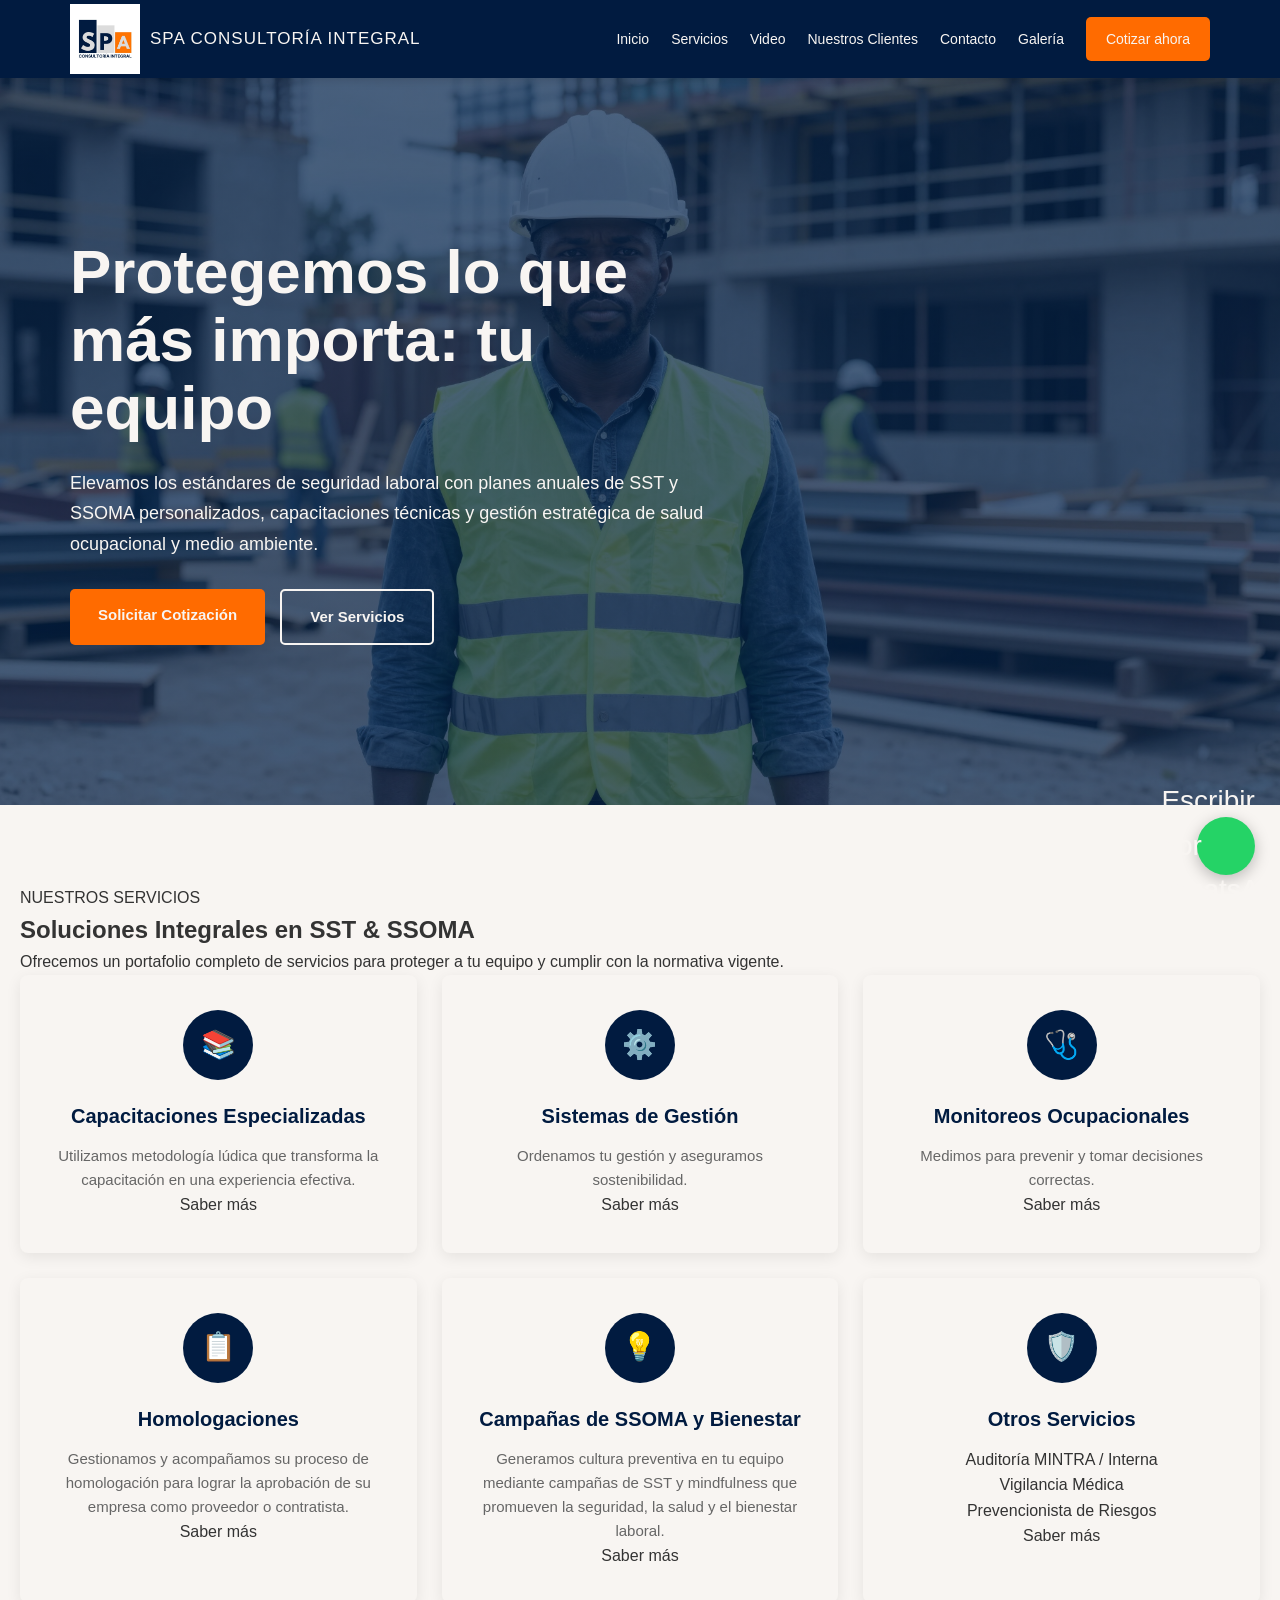
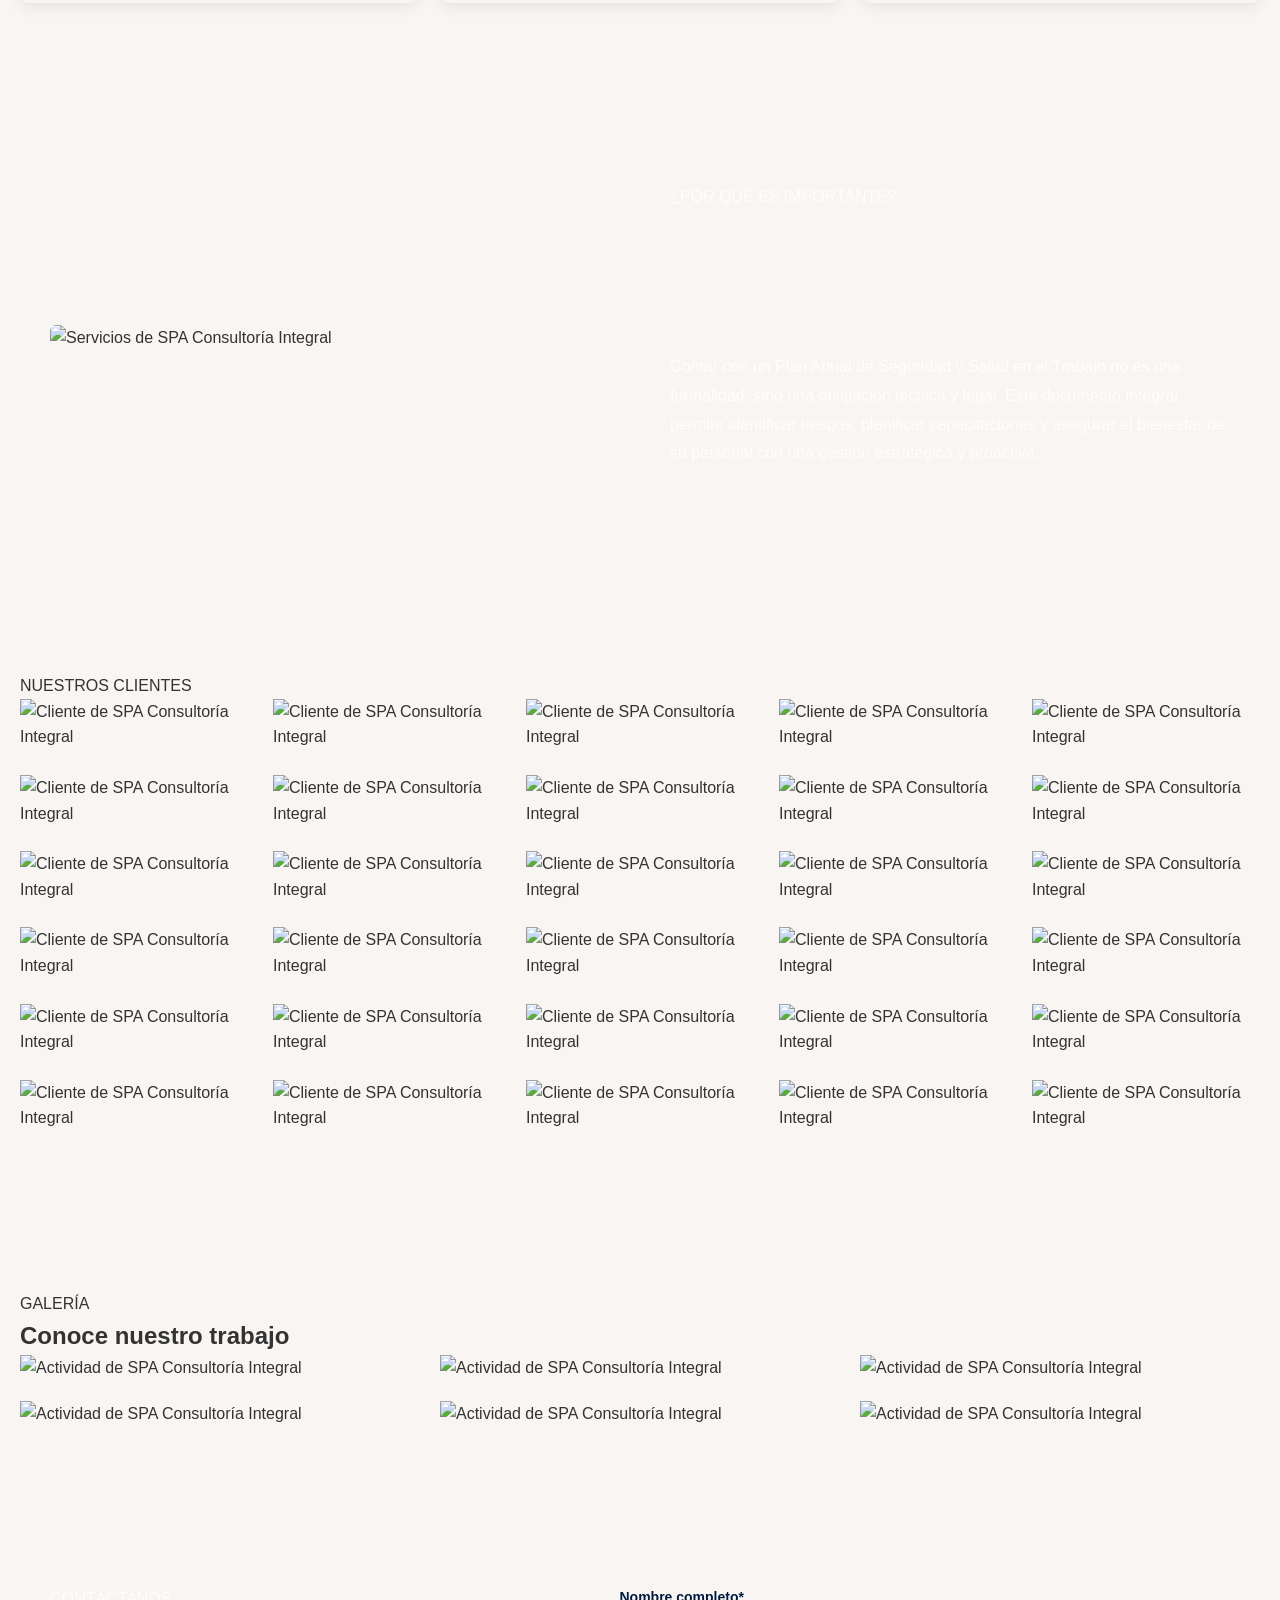
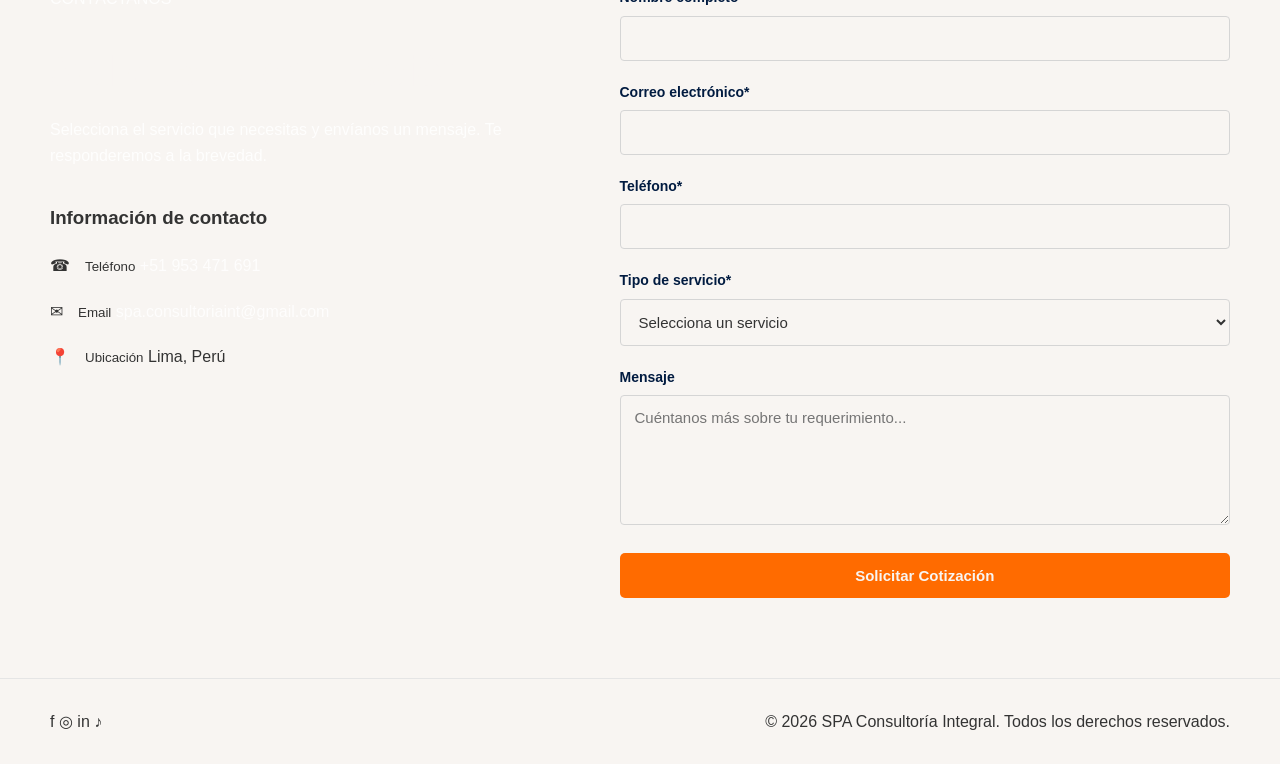
==== index.html @ c17c272a "style" ====
<!DOCTYPE html>
<html lang="es">
<head>
    <meta charset="UTF-8">
    <meta name="viewport" content="width=device-width, initial-scale=1.0">

    <meta name="description"
        content="SPA Consultoría Integral. Servicios de SST y SSOMA, capacitaciones especializadas, sistemas de gestión, monitoreos ocupacionales, homologaciones y bienestar laboral.">

    <title>SPA Consultoría Integral | SST & SSOMA</title>

    <link rel="stylesheet" href="style.css">
</head>

<body>

    <!-- =========================
         HEADER / NAVEGACIÓN
    ========================== -->
    <header class="site-header">

        <div class="nav-container">

            <a href="#inicio" class="brand">
                <img
                    src="images/logo.jpg"
                    alt="SPA Consultoría Integral"
                    class="brand-logo"
                >

                <span class="brand-name">
                    SPA CONSULTORÍA INTEGRAL
                </span>
            </a>

            <nav class="main-nav" aria-label="Navegación principal">

                <a href="#inicio">Inicio</a>

                <a href="#servicios">Servicios</a>

                <a href="#video">Video</a>

                <a href="#clientes">Nuestros Clientes</a>

                <a href="#contacto">Contacto</a>

                <a href="#galeria">Galería</a>

                <a href="#cotizacion" class="nav-cta">
                    Cotizar ahora
                </a>

            </nav>

        </div>

    </header>


    <main>

        <!-- =========================
             HERO
        ========================== -->
        <section id="inicio" class="hero">

            <div class="hero-overlay"></div>

            <div class="hero-content">

                <h1>
                    Protegemos lo que<br>
                    más importa:
                    <span>tu equipo</span>
                </h1>

                <p>
                    Elevamos los estándares de seguridad laboral con planes
                    anuales de SST y SSOMA personalizados, capacitaciones
                    técnicas y gestión estratégica de salud ocupacional
                    y medio ambiente.
                </p>

                <div class="hero-buttons">

                    <a href="#cotizacion" class="btn btn-primary">
                        Solicitar Cotización
                    </a>

                    <a href="#servicios" class="btn btn-secondary">
                        Ver Servicios
                    </a>

                </div>

            </div>

        </section>


        <!-- =========================
             SERVICIOS
        ========================== -->
        <section id="servicios" class="services-section">

            <div class="section-heading">

                <p class="eyebrow">
                    NUESTROS SERVICIOS
                </p>

                <h2>
                    Soluciones Integrales en
                    <span>SST &amp; SSOMA</span>
                </h2>

                <p class="section-intro">
                    Ofrecemos un portafolio completo de servicios para
                    proteger a tu equipo y cumplir con la normativa vigente.
                </p>

            </div>


            <div class="services-grid">

                <!-- Servicio 1 -->
                <article class="service-card">

                    <div class="service-icon">
                        📚
                    </div>

                    <h3>
                        Capacitaciones Especializadas
                    </h3>

                    <p>
                        Utilizamos metodología lúdica que transforma la
                        capacitación en una experiencia efectiva.
                    </p>

                    <a href="#cotizacion">
                        Saber más
                    </a>

                </article>


                <!-- Servicio 2 -->
                <article class="service-card">

                    <div class="service-icon">
                        ⚙️
                    </div>

                    <h3>
                        Sistemas de Gestión
                    </h3>

                    <p>
                        Ordenamos tu gestión y aseguramos sostenibilidad.
                    </p>

                    <a href="#cotizacion">
                        Saber más
                    </a>

                </article>


                <!-- Servicio 3 -->
                <article class="service-card">

                    <div class="service-icon">
                        🩺
                    </div>

                    <h3>
                        Monitoreos Ocupacionales
                    </h3>

                    <p>
                        Medimos para prevenir y tomar decisiones correctas.
                    </p>

                    <a href="#cotizacion">
                        Saber más
                    </a>

                </article>


                <!-- Servicio 4 -->
                <article class="service-card">

                    <div class="service-icon">
                        📋
                    </div>

                    <h3>
                        Homologaciones
                    </h3>

                    <p>
                        Gestionamos y acompañamos su proceso de homologación
                        para lograr la aprobación de su empresa como
                        proveedor o contratista.
                    </p>

                    <a href="#cotizacion">
                        Saber más
                    </a>

                </article>


                <!-- Servicio 5 -->
                <article class="service-card">

                    <div class="service-icon">
                        💡
                    </div>

                    <h3>
                        Campañas de SSOMA y Bienestar
                    </h3>

                    <p>
                        Generamos cultura preventiva en tu equipo mediante
                        campañas de SST y mindfulness que promueven la
                        seguridad, la salud y el bienestar laboral.
                    </p>

                    <a href="#cotizacion">
                        Saber más
                    </a>

                </article>


                <!-- Servicio 6 -->
                <article class="service-card">

                    <div class="service-icon">
                        🛡️
                    </div>

                    <h3>
                        Otros Servicios
                    </h3>

                    <ul>
                        <li>Auditoría MINTRA / Interna</li>
                        <li>Vigilancia Médica</li>
                        <li>Prevencionista de Riesgos</li>
                    </ul>

                    <a href="#cotizacion">
                        Saber más
                    </a>

                </article>

            </div>

        </section>


        <!-- =========================
             VIDEO / SISTEMA DE GESTIÓN
        ========================== -->
        <section id="video" class="management-section">

            <div class="management-container">

                <div class="management-image">

                    <img
                        src="images/nuestros-servicios.jpg"
                        alt="Servicios de SPA Consultoría Integral"
                    >

                </div>


                <div class="management-content">

                    <p class="eyebrow">
                        ¿POR QUÉ ES IMPORTANTE?
                    </p>

                    <h2>
                        Sistema de Gestión de Seguridad
                    </h2>

                    <p>
                        Contar con un Plan Anual de Seguridad y Salud en el
                        Trabajo no es una formalidad, sino una obligación
                        técnica y legal. Este documento integral permite
                        identificar riesgos, planificar capacitaciones y
                        asegurar el bienestar de su personal con una gestión
                        estratégica y proactiva.
                    </p>

                </div>

            </div>

        </section>


        <!-- =========================
             NUESTROS CLIENTES
        ========================== -->
        <section id="clientes" class="clients-section">

            <div class="section-heading">

                <p class="eyebrow">
                    NUESTROS CLIENTES
                </p>

            </div>


            <div class="clients-grid">

                <!--
                    Reemplaza estos nombres por los nombres reales
                    de tus archivos de logos.
                -->

                <img src="images/cliente-01.png"
                     alt="Cliente de SPA Consultoría Integral">

                <img src="images/cliente-02.png"
                     alt="Cliente de SPA Consultoría Integral">

                <img src="images/cliente-03.png"
                     alt="Cliente de SPA Consultoría Integral">

                <img src="images/cliente-04.png"
                     alt="Cliente de SPA Consultoría Integral">

                <img src="images/cliente-05.png"
                     alt="Cliente de SPA Consultoría Integral">

                <img src="images/cliente-06.png"
                     alt="Cliente de SPA Consultoría Integral">

                <img src="images/cliente-07.png"
                     alt="Cliente de SPA Consultoría Integral">

                <img src="images/cliente-08.png"
                     alt="Cliente de SPA Consultoría Integral">

                <img src="images/cliente-09.png"
                     alt="Cliente de SPA Consultoría Integral">

                <img src="images/cliente-10.png"
                     alt="Cliente de SPA Consultoría Integral">

                <img src="images/cliente-11.png"
                     alt="Cliente de SPA Consultoría Integral">

                <img src="images/cliente-12.png"
                     alt="Cliente de SPA Consultoría Integral">

                <img src="images/cliente-13.png"
                     alt="Cliente de SPA Consultoría Integral">

                <img src="images/cliente-14.png"
                     alt="Cliente de SPA Consultoría Integral">

                <img src="images/cliente-15.png"
                     alt="Cliente de SPA Consultoría Integral">

                <img src="images/cliente-16.png"
                     alt="Cliente de SPA Consultoría Integral">

                <img src="images/cliente-17.png"
                     alt="Cliente de SPA Consultoría Integral">

                <img src="images/cliente-18.png"
                     alt="Cliente de SPA Consultoría Integral">

                <img src="images/cliente-19.png"
                     alt="Cliente de SPA Consultoría Integral">

                <img src="images/cliente-20.png"
                     alt="Cliente de SPA Consultoría Integral">

                <img src="images/cliente-21.png"
                     alt="Cliente de SPA Consultoría Integral">

                <img src="images/cliente-22.png"
                     alt="Cliente de SPA Consultoría Integral">

                <img src="images/cliente-23.png"
                     alt="Cliente de SPA Consultoría Integral">

                <img src="images/cliente-24.png"
                     alt="Cliente de SPA Consultoría Integral">

                <img src="images/cliente-25.png"
                     alt="Cliente de SPA Consultoría Integral">

                <img src="images/cliente-26.png"
                     alt="Cliente de SPA Consultoría Integral">

                <img src="images/cliente-27.png"
                     alt="Cliente de SPA Consultoría Integral">

                <img src="images/cliente-28.png"
                     alt="Cliente de SPA Consultoría Integral">

                <img src="images/cliente-29.png"
                     alt="Cliente de SPA Consultoría Integral">

                <img src="images/cliente-30.png"
                     alt="Cliente de SPA Consultoría Integral">

            </div>

        </section>


        <!-- =========================
             GALERÍA
        ========================== -->
        <section id="galeria" class="gallery-section">

            <div class="section-heading">

                <p class="eyebrow">
                    GALERÍA
                </p>

                <h2>
                    Conoce nuestro trabajo
                </h2>

            </div>


            <div class="gallery-grid">

                <img
                    src="images/galeria-01.jpg"
                    alt="Actividad de SPA Consultoría Integral"
                >

                <img
                    src="images/galeria-02.jpg"
                    alt="Actividad de SPA Consultoría Integral"
                >

                <img
                    src="images/galeria-03.jpg"
                    alt="Actividad de SPA Consultoría Integral"
                >

                <img
                    src="images/galeria-04.jpg"
                    alt="Actividad de SPA Consultoría Integral"
                >

                <img
                    src="images/galeria-05.jpg"
                    alt="Actividad de SPA Consultoría Integral"
                >

                <img
                    src="images/galeria-06.jpg"
                    alt="Actividad de SPA Consultoría Integral"
                >

            </div>

        </section>


        <!-- =========================
             COTIZACIÓN / CONTACTO
        ========================== -->
        <section id="cotizacion" class="contact-section">

            <div class="contact-container">

                <div class="contact-info">

                    <p class="eyebrow">
                        CONTÁCTANOS
                    </p>

                    <h2>
                        Solicita tu cotización
                    </h2>

                    <p class="contact-intro">
                        Selecciona el servicio que necesitas y envíanos
                        un mensaje. Te responderemos a la brevedad.
                    </p>


                    <div class="contact-details">

                        <h3>
                            Información de contacto
                        </h3>


                        <div class="contact-item">

                            <span class="contact-symbol">
                                ☎
                            </span>

                            <div>
                                <small>Teléfono</small>
                                <a href="tel:+51953471691">
                                    +51 953 471 691
                                </a>
                            </div>

                        </div>


                        <div class="contact-item">

                            <span class="contact-symbol">
                                ✉
                            </span>

                            <div>
                                <small>Email</small>
                                <a href="mailto:spa.consultoriaint@gmail.com">
                                    spa.consultoriaint@gmail.com
                                </a>
                            </div>

                        </div>


                        <div class="contact-item">

                            <span class="contact-symbol">
                                📍
                            </span>

                            <div>
                                <small>Ubicación</small>
                                <span>Lima, Perú</span>
                            </div>

                        </div>

                    </div>


                    <a
                        href="https://wa.me/51953471691"
                        class="whatsapp-button"
                        target="_blank"
                        rel="noopener noreferrer"
                    >
                        Escribir por WhatsApp
                    </a>

                </div>


                <!-- FORMULARIO -->
                <div class="contact-form-wrapper">

                    <form id="quote-form" class="quote-form">

                        <div class="form-row">

                            <div class="form-group">

                                <label for="nombre">
                                    Nombre completo*
                                </label>

                                <input
                                    type="text"
                                    id="nombre"
                                    name="nombre"
                                    required
                                >

                            </div>


                            <div class="form-group">

                                <label for="email">
                                    Correo electrónico*
                                </label>

                                <input
                                    type="email"
                                    id="email"
                                    name="email"
                                    required
                                >

                            </div>

                        </div>


                        <div class="form-row">

                            <div class="form-group">

                                <label for="telefono">
                                    Teléfono*
                                </label>

                                <input
                                    type="tel"
                                    id="telefono"
                                    name="telefono"
                                    required
                                >

                            </div>


                            <div class="form-group">

                                <label for="servicio">
                                    Tipo de servicio*
                                </label>

                                <select
                                    id="servicio"
                                    name="servicio"
                                    required
                                >

                                    <option value="">
                                        Selecciona un servicio
                                    </option>

                                    <option value="capacitaciones">
                                        Capacitaciones Especializadas
                                    </option>

                                    <option value="sistemas">
                                        Sistemas de Gestión
                                    </option>

                                    <option value="monitoreos">
                                        Monitoreos Ocupacionales
                                    </option>

                                    <option value="homologaciones">
                                        Homologaciones
                                    </option>

                                    <option value="campanas">
                                        Campañas de SSOMA y Bienestar
                                    </option>

                                    <option value="otros">
                                        Otros Servicios
                                    </option>

                                </select>

                            </div>

                        </div>


                        <div class="form-group">

                            <label for="mensaje">
                                Mensaje
                            </label>

                            <textarea
                                id="mensaje"
                                name="mensaje"
                                rows="5"
                                placeholder="Cuéntanos más sobre tu requerimiento..."
                            ></textarea>

                        </div>


                        <button
                            type="submit"
                            class="form-submit"
                        >
                            Solicitar Cotización
                        </button>

                    </form>

                </div>

            </div>

        </section>

    </main>


    <!-- =========================
         FOOTER
    ========================== -->
    <footer class="site-footer">

        <div class="footer-container">

            <div class="social-links">

                <a
                    href="#"
                    aria-label="Facebook"
                >
                    f
                </a>

                <a
                    href="#"
                    aria-label="Instagram"
                >
                    ◎
                </a>

                <a
                    href="#"
                    aria-label="LinkedIn"
                >
                    in
                </a>

                <a
                    href="#"
                    aria-label="TikTok"
                >
                    ♪
                </a>

            </div>


            <p>
                © 2026 SPA Consultoría Integral.
                Todos los derechos reservados.
            </p>

        </div>

    </footer>


    <script src="js/script.js"></script>

</body>
</html>
---- style.css ----
/* =========================================================
   SPA CONSULTORÍA INTEGRAL
   style.css
   ========================================================= */

/* ---------- VARIABLES ---------- */

:root {
    --primary-color: #011B40;
    --secondary-color: #F8F5F2;
    --accent-color: #ff6B00;
    --white: #F8F5F2;
    --text-color: #333333;
    --light-text: #666666;
    --border-color: #e5e5e5;

    --heading-font: Arial, Helvetica, sans-serif;
    --body-font: Arial, Helvetica, sans-serif;

    --max-width: 1180px;
    --section-padding: 80px 20px;
}


/* ---------- RESET ---------- */

* {
    margin: 0;
    padding: 0;
    box-sizing: border-box;
}

html {
    scroll-behavior: smooth;
    scroll-padding-top: 70px;
}

body {
    font-family: var(--body-font);
    color: var(--text-color);
    background-color: var(--white);
    line-height: 1.6;
}

img {
    max-width: 100%;
    display: block;
}

a {
    text-decoration: none;
    color: inherit;
}

ul {
    list-style: none;
}

button,
input,
select,
textarea {
    font-family: inherit;
}


/* =========================================================
   CONTENEDOR
   ========================================================= */

.container {
    width: 100%;
    max-width: var(--max-width);
    margin: 0 auto;
}


/* =========================================================
   HEADER
   ========================================================= */

.site-header {
    background-color: var(--primary-color);
    color: var(--white);
    position: sticky;
    top: 0;
    z-index: 1000;
    box-shadow: 0 2px 10px rgba(0, 0, 0, 0.15);
}

.nav-container {
    max-width: var(--max-width);
    height: 78px;
    margin: 0 auto;
    padding: 0 20px;

    display: flex;
    align-items: center;
    justify-content: space-between;
    gap: 30px;
}

/* LOGO Y NOMBRE */
.brand {
    display: flex;
    align-items: center;
    gap: 10px;
    text-decoration: none;
    flex-shrink: 0;
}

.brand-logo {
    width: 70px;
    height: auto;
    display: block;
}

.brand-name {
    color: var(--white);
    font-size: 17px;
    font-weight: 400;
    letter-spacing: 1px;
    white-space: nowrap;
}

/* MENÚ */
.main-nav {
    display: flex;
    align-items: center;
    justify-content: flex-end;
    gap: 22px;
    margin-left: auto;
}

.main-nav a {
    color: var(--white);
    font-size: 14px;
    font-weight: 400;
    text-decoration: none;
    white-space: nowrap;
    transition: color 0.3s ease;
}

.main-nav a:hover {
    color: var(--accent-color);
}

/* BOTÓN COTIZAR AHORA */
.nav-cta {
    background-color: var(--accent-color);
    color: var(--white) !important;
    padding: 11px 20px;
    border-radius: 5px;
    text-decoration: none;
    display: inline-block;
    white-space: nowrap;
    transition: background-color 0.3s ease, transform 0.3s ease;
}

.nav-cta:hover {
    background-color: #ff6B00;
    transform: translateY(-2px);
}

/* =========================================================
   HERO
   ========================================================= */

.hero {
    min-height: 500px;

    background-image:
        linear-gradient(
            rgba(3, 35, 77, 0.70),
            rgba(3, 35, 77, 0.70)
        ),
        url("images/hero.jpg");

    background-size: cover;
    background-position: center;
    background-repeat: no-repeat;

    display: flex;
    align-items: center;
}

.hero-content {
    max-width: 1180px;
    width: 100%;
    margin: 0 auto;
    padding: 80px 20px;
    color: var(--white);
}

.hero-content h1 {
    max-width: 650px;
    font-family: var(--heading-font);
    font-size: clamp(38px, 5vw, 62px);
    line-height: 1.1;
    margin-bottom: 25px;
    font-weight: 700;
}

.hero-content p {
    max-width: 650px;
    font-size: 18px;
    line-height: 1.7;
    margin-bottom: 30px;
}

.hero-buttons {
    display: flex;
    gap: 15px;
    flex-wrap: wrap;
}

.btn {
    display: inline-block;
    padding: 14px 28px;
    border-radius: 5px;
    font-weight: 700;
    font-size: 15px;
    transition: all 0.3s ease;
}

.btn-primary {
    background-color: var(--accent-color);
    color: var(--white);
}

.btn-primary:hover {
    background-color: #e85d00;
    transform: translateY(-2px);
}

.btn-secondary {
    background-color: transparent;
    color: var(--white);
    border: 2px solid var(--white);
}

.btn-secondary:hover {
    background-color: var(--white);
    color: var(--primary-color);
}


/* =========================================================
   SECCIONES GENERALES
   ========================================================= */

section {
    padding: var(--section-padding);
}

.section-title {
    text-align: center;
    margin-bottom: 50px;
}

.section-title h2 {
    color: var(--primary-color);
    font-size: 36px;
    margin-bottom: 12px;
    text-transform: uppercase;
}

.section-title p {
    max-width: 700px;
    margin: 0 auto;
    color: var(--light-text);
    font-size: 16px;
}


/* =========================================================
   SERVICIOS
   ========================================================= */

.services {
    background-color: var(--secondary-color);
}

.services-grid {
    display: grid;
    grid-template-columns: repeat(3, 1fr);
    gap: 25px;
}

.service-card {
    background-color: var(--white);
    padding: 35px 28px;
    border-radius: 8px;
    text-align: center;

    box-shadow: 0 4px 15px rgba(0, 0, 0, 0.08);

    transition:
        transform 0.3s ease,
        box-shadow 0.3s ease;
}

.service-card:hover {
    transform: translateY(-7px);
    box-shadow: 0 10px 25px rgba(0, 0, 0, 0.13);
}

.service-icon {
    width: 70px;
    height: 70px;
    margin: 0 auto 20px;

    display: flex;
    align-items: center;
    justify-content: center;

    background-color: var(--primary-color);
    color: var(--accent-color);

    border-radius: 50%;

    font-size: 28px;
}

.service-card h3 {
    color: var(--primary-color);
    font-size: 20px;
    margin-bottom: 12px;
}

.service-card p {
    color: var(--light-text);
    font-size: 15px;
}


/* =========================================================
   SISTEMA DE GESTIÓN
   ========================================================= */

.management {
    background-color: var(--primary-color);
    color: var(--white);
}

.management-container {
    max-width: var(--max-width);
    margin: 0 auto;

    display: grid;
    grid-template-columns: 1fr 1fr;
    gap: 60px;

    align-items: center;
}

.management-image img {
    width: 100%;
    max-height: 500px;
    object-fit: cover;
    border-radius: 6px;
}

.management-content {
    padding: 20px 0;
}

.management-content .small-title {
    color: var(--accent-color);
    font-size: 14px;
    font-weight: 700;
    letter-spacing: 2px;
    margin-bottom: 12px;
}

.management-content h2 {
    color: var(--white);
    font-size: 38px;
    line-height: 1.2;
    margin-bottom: 25px;
}

.management-content p {
    color: rgba(255, 255, 255, 0.9);
    font-size: 16px;
    line-height: 1.8;
    margin-bottom: 25px;
}


/* =========================================================
   CLIENTES
   ========================================================= */

.clients {
    background-color: var(--white);
}

.clients-grid {
    display: grid;
    grid-template-columns: repeat(5, 1fr);
    gap: 25px;
    align-items: center;
}

.client-logo {
    height: 100px;
    padding: 15px;

    display: flex;
    align-items: center;
    justify-content: center;

    background-color: var(--white);
    border: 1px solid var(--border-color);
    border-radius: 5px;

    transition: transform 0.3s ease, box-shadow 0.3s ease;
}

.client-logo:hover {
    transform: translateY(-4px);
    box-shadow: 0 5px 15px rgba(0, 0, 0, 0.08);
}

.client-logo img {
    max-width: 90%;
    max-height: 70px;
    object-fit: contain;
}


/* =========================================================
   VIDEO
   ========================================================= */

.video-section {
    background-color: var(--secondary-color);
}

.video-container {
    max-width: 900px;
    margin: 0 auto;
}

.video-container video,
.video-container iframe {
    width: 100%;
    border-radius: 8px;
    display: block;
}


/* =========================================================
   GALERÍA
   ========================================================= */

.gallery {
    background-color: var(--secondary-color);
}

.gallery-grid {
    display: grid;
    grid-template-columns: repeat(3, 1fr);
    gap: 20px;
}

.gallery-item {
    overflow: hidden;
    border-radius: 8px;
    aspect-ratio: 4 / 3;
    background-color: #ddd;
}

.gallery-item img {
    width: 100%;
    height: 100%;
    object-fit: cover;

    transition: transform 0.5s ease;
}

.gallery-item:hover img {
    transform: scale(1.06);
}


/* =========================================================
   CONTACTO
   ========================================================= */

.contact {
    background-color: var(--primary-color);
    color: var(--white);
}

.contact-container {
    max-width: var(--max-width);
    margin: 0 auto;

    display: grid;
    grid-template-columns: 0.9fr 1.1fr;
    gap: 70px;
}

.contact-info .small-title {
    color: var(--accent-color);
    font-size: 14px;
    font-weight: 700;
    letter-spacing: 2px;
    text-transform: uppercase;
    margin-bottom: 12px;
}

.contact-info h2 {
    color: var(--white);
    font-size: 42px;
    line-height: 1.2;
    margin-bottom: 20px;
}

.contact-info > p {
    color: rgba(255, 255, 255, 0.85);
    margin-bottom: 35px;
}

.contact-details {
    display: flex;
    flex-direction: column;
    gap: 20px;
}

.contact-item {
    display: flex;
    align-items: flex-start;
    gap: 15px;
}

.contact-item-icon {
    width: 42px;
    height: 42px;
    flex-shrink: 0;

    display: flex;
    align-items: center;
    justify-content: center;

    background-color: var(--accent-color);
    color: var(--white);
    border-radius: 50%;
}

.contact-item h4 {
    color: var(--white);
    margin-bottom: 3px;
}

.contact-item p,
.contact-item a {
    color: rgba(255, 255, 255, 0.8);
}

.contact-item a:hover {
    color: var(--accent-color);
}


/* ---------- FORMULARIO ---------- */

.contact-form {
    background-color: var(--white);
    padding: 35px;
    border-radius: 8px;
}

.form-group {
    margin-bottom: 20px;
}

.form-group label {
    display: block;
    color: var(--primary-color);
    font-weight: 600;
    margin-bottom: 7px;
    font-size: 14px;
}

.form-group input,
.form-group select,
.form-group textarea {
    width: 100%;
    padding: 13px 14px;

    border: 1px solid #d5d5d5;
    border-radius: 4px;

    font-size: 15px;
    color: var(--text-color);

    background-color: var(--white);

    outline: none;

    transition: border-color 0.3s ease, box-shadow 0.3s ease;
}

.form-group input:focus,
.form-group select:focus,
.form-group textarea:focus {
    border-color: var(--accent-color);
    box-shadow: 0 0 0 3px rgba(255, 105, 0, 0.12);
}

.form-group textarea {
    min-height: 130px;
    resize: vertical;
}

.form-submit {
    width: 100%;
    border: none;
    cursor: pointer;

    background-color: var(--accent-color);
    color: var(--white);

    padding: 14px 20px;
    border-radius: 5px;

    font-size: 15px;
    font-weight: 700;

    transition: background-color 0.3s ease, transform 0.3s ease;
}

.form-submit:hover {
    background-color: #e85d00;
    transform: translateY(-2px);
}


/* =========================================================
   COTIZACIÓN
   ========================================================= */

.quote {
    background-color: var(--secondary-color);
    text-align: center;
}

.quote h2 {
    color: var(--primary-color);
    font-size: 38px;
    margin-bottom: 15px;
}

.quote p {
    max-width: 700px;
    margin: 0 auto 25px;
    color: var(--light-text);
}


/* =========================================================
   FOOTER
   ========================================================= */

footer {
    background-color: var(--white);
    padding: 30px 20px;
    border-top: 1px solid var(--border-color);
}

.footer-container {
    max-width: var(--max-width);
    margin: 0 auto;

    display: flex;
    align-items: center;
    justify-content: space-between;
    gap: 20px;
}

.footer-social {
    display: flex;
    gap: 12px;
}

.footer-social a {
    width: 38px;
    height: 38px;

    display: flex;
    align-items: center;
    justify-content: center;

    background-color: var(--primary-color);
    color: var(--white);

    border-radius: 50%;

    transition: background-color 0.3s ease, transform 0.3s ease;
}

.footer-social a:hover {
    background-color: var(--accent-color);
    transform: translateY(-3px);
}

.footer-copy {
    color: var(--light-text);
    font-size: 13px;
    text-align: right;
}


/* =========================================================
   BOTÓN WHATSAPP
   ========================================================= */

.whatsapp-button {
    position: fixed;
    right: 25px;
    bottom: 25px;

    width: 58px;
    height: 58px;

    display: flex;
    align-items: center;
    justify-content: center;

    background-color: #25d366;
    color: var(--white);

    border-radius: 50%;

    font-size: 28px;

    box-shadow: 0 4px 15px rgba(0, 0, 0, 0.25);

    z-index: 999;

    transition: transform 0.3s ease;
}

.whatsapp-button:hover {
    transform: scale(1.1);
}


/* =========================================================
   RESPONSIVE
   ========================================================= */

/* ---------- TABLET ---------- */

@media (max-width: 1000px) {

    .nav-menu {
        gap: 15px;
    }

    .nav-menu a {
        font-size: 13px;
    }

    .services-grid {
        grid-template-columns: repeat(2, 1fr);
    }

    .clients-grid {
        grid-template-columns: repeat(4, 1fr);
    }

    .management-container {
        gap: 40px;
    }

    .contact-container {
        gap: 40px;
    }
}


/* ---------- TABLET PEQUEÑA ---------- */

@media (max-width: 800px) {

    .navbar {
        height: auto;
        min-height: 68px;
        padding: 12px 20px;
        flex-wrap: wrap;
    }

    .nav-menu {
        width: 100%;
        justify-content: center;
        flex-wrap: wrap;
        padding-top: 12px;
        gap: 12px 18px;
    }

    .hero {
        min-height: 550px;
    }

    .management-container,
    .contact-container {
        grid-template-columns: 1fr;
    }

    .management-image {
        max-width: 650px;
        margin: 0 auto;
    }

    .contact-info {
        text-align: center;
    }

    .contact-details {
        max-width: 450px;
        margin: 0 auto;
        text-align: left;
    }

    .clients-grid {
        grid-template-columns: repeat(3, 1fr);
    }

    .gallery-grid {
        grid-template-columns: repeat(2, 1fr);
    }
}


/* ---------- CELULAR ---------- */

@media (max-width: 600px) {

    :root {
        --section-padding: 60px 18px;
    }

    .logo-text {
        font-size: 14px;
    }

    .logo img {
        width: 40px;
    }

    .nav-menu {
        gap: 10px 14px;
    }

    .nav-menu a {
        font-size: 12px;
    }

    .nav-button {
        padding: 9px 13px;
    }

    .hero {
        min-height: 600px;
    }

    .hero-content {
        padding: 60px 18px;
    }

    .hero-content h1 {
        font-size: 40px;
    }

    .hero-content p {
        font-size: 16px;
    }

    .hero-buttons {
        flex-direction: column;
        align-items: flex-start;
    }

    .btn {
        width: 100%;
        text-align: center;
    }

    .section-title h2 {
        font-size: 29px;
    }

    .services-grid {
        grid-template-columns: 1fr;
    }

    .management-content h2 {
        font-size: 31px;
    }

    .contact-info h2 {
        font-size: 34px;
    }

    .contact-form {
        padding: 25px 20px;
    }

    .clients-grid {
        grid-template-columns: repeat(2, 1fr);
        gap: 15px;
    }

    .client-logo {
        height: 90px;
    }

    .gallery-grid {
        grid-template-columns: 1fr;
    }

    .footer-container {
        flex-direction: column;
        text-align: center;
    }

    .footer-copy {
        text-align: center;
    }

    .whatsapp-button {
        width: 52px;
        height: 52px;
        right: 18px;
        bottom: 18px;
        font-size: 25px;
    }
}
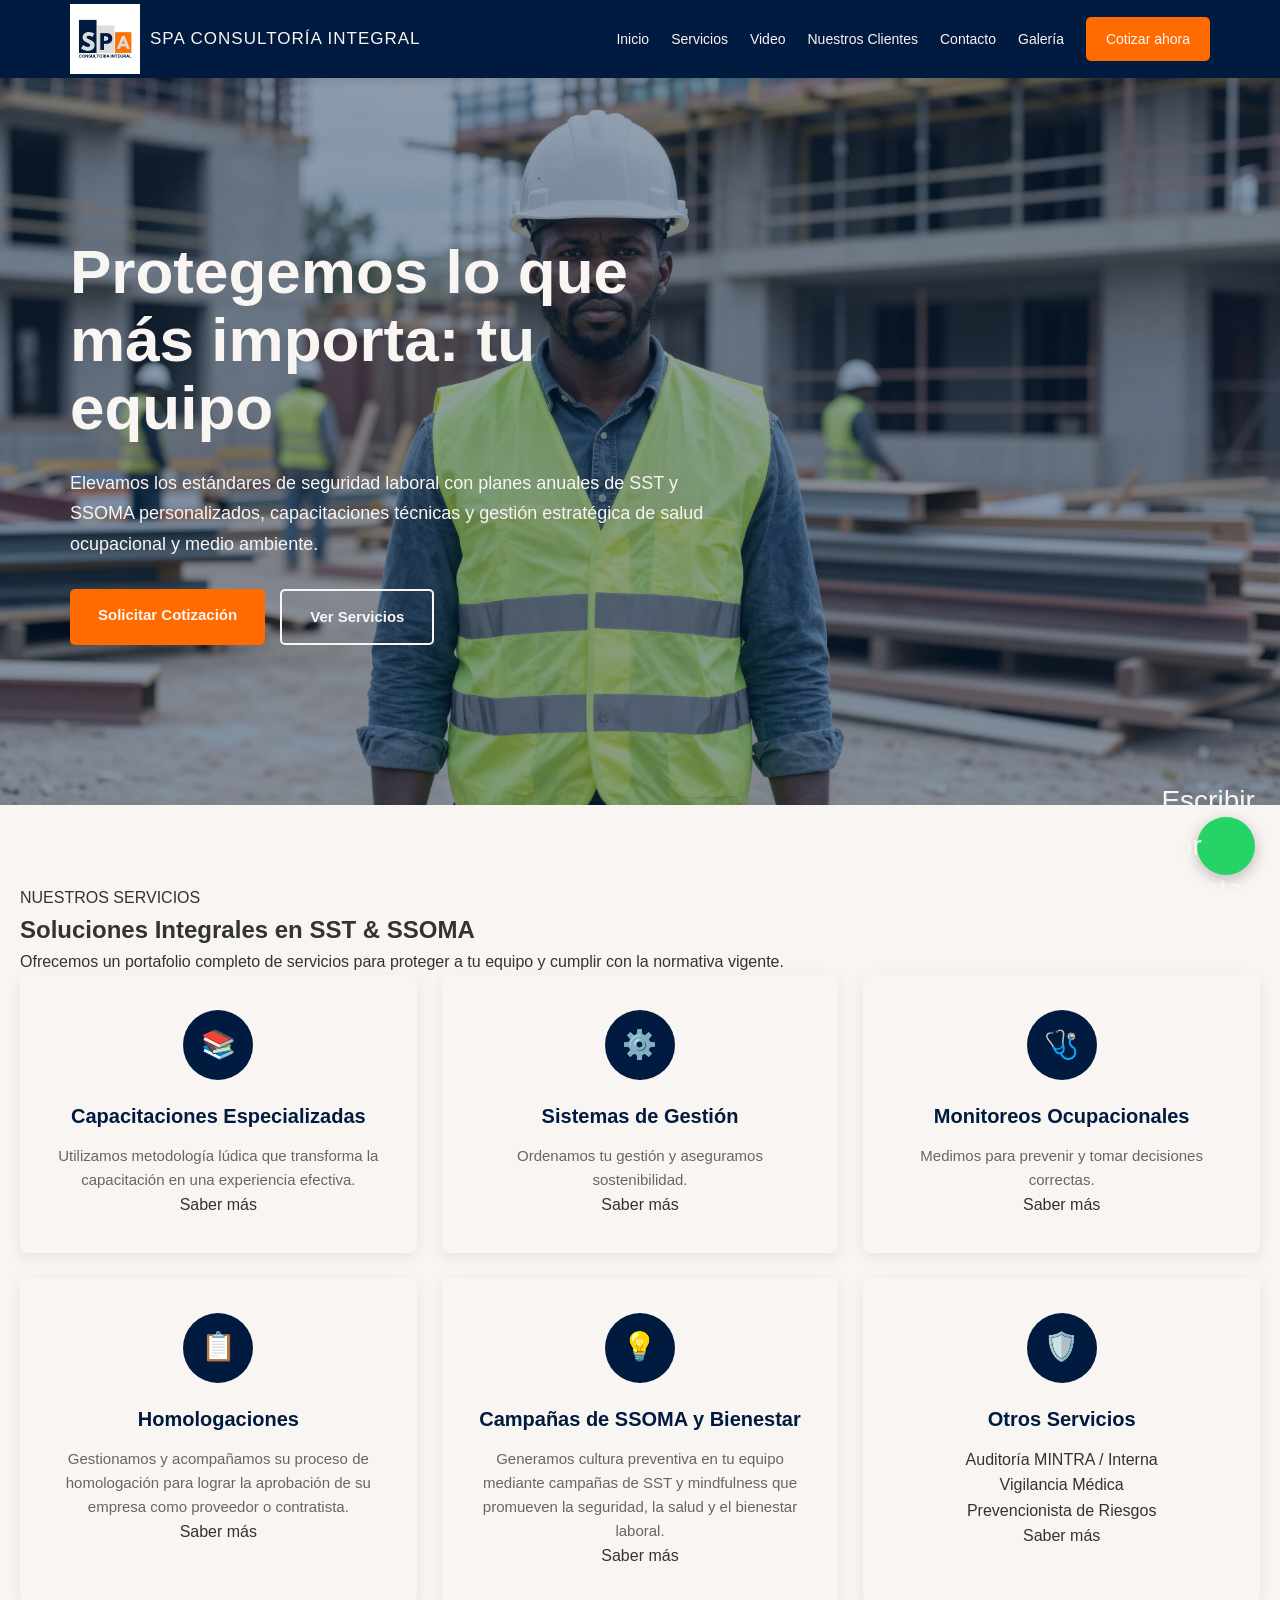
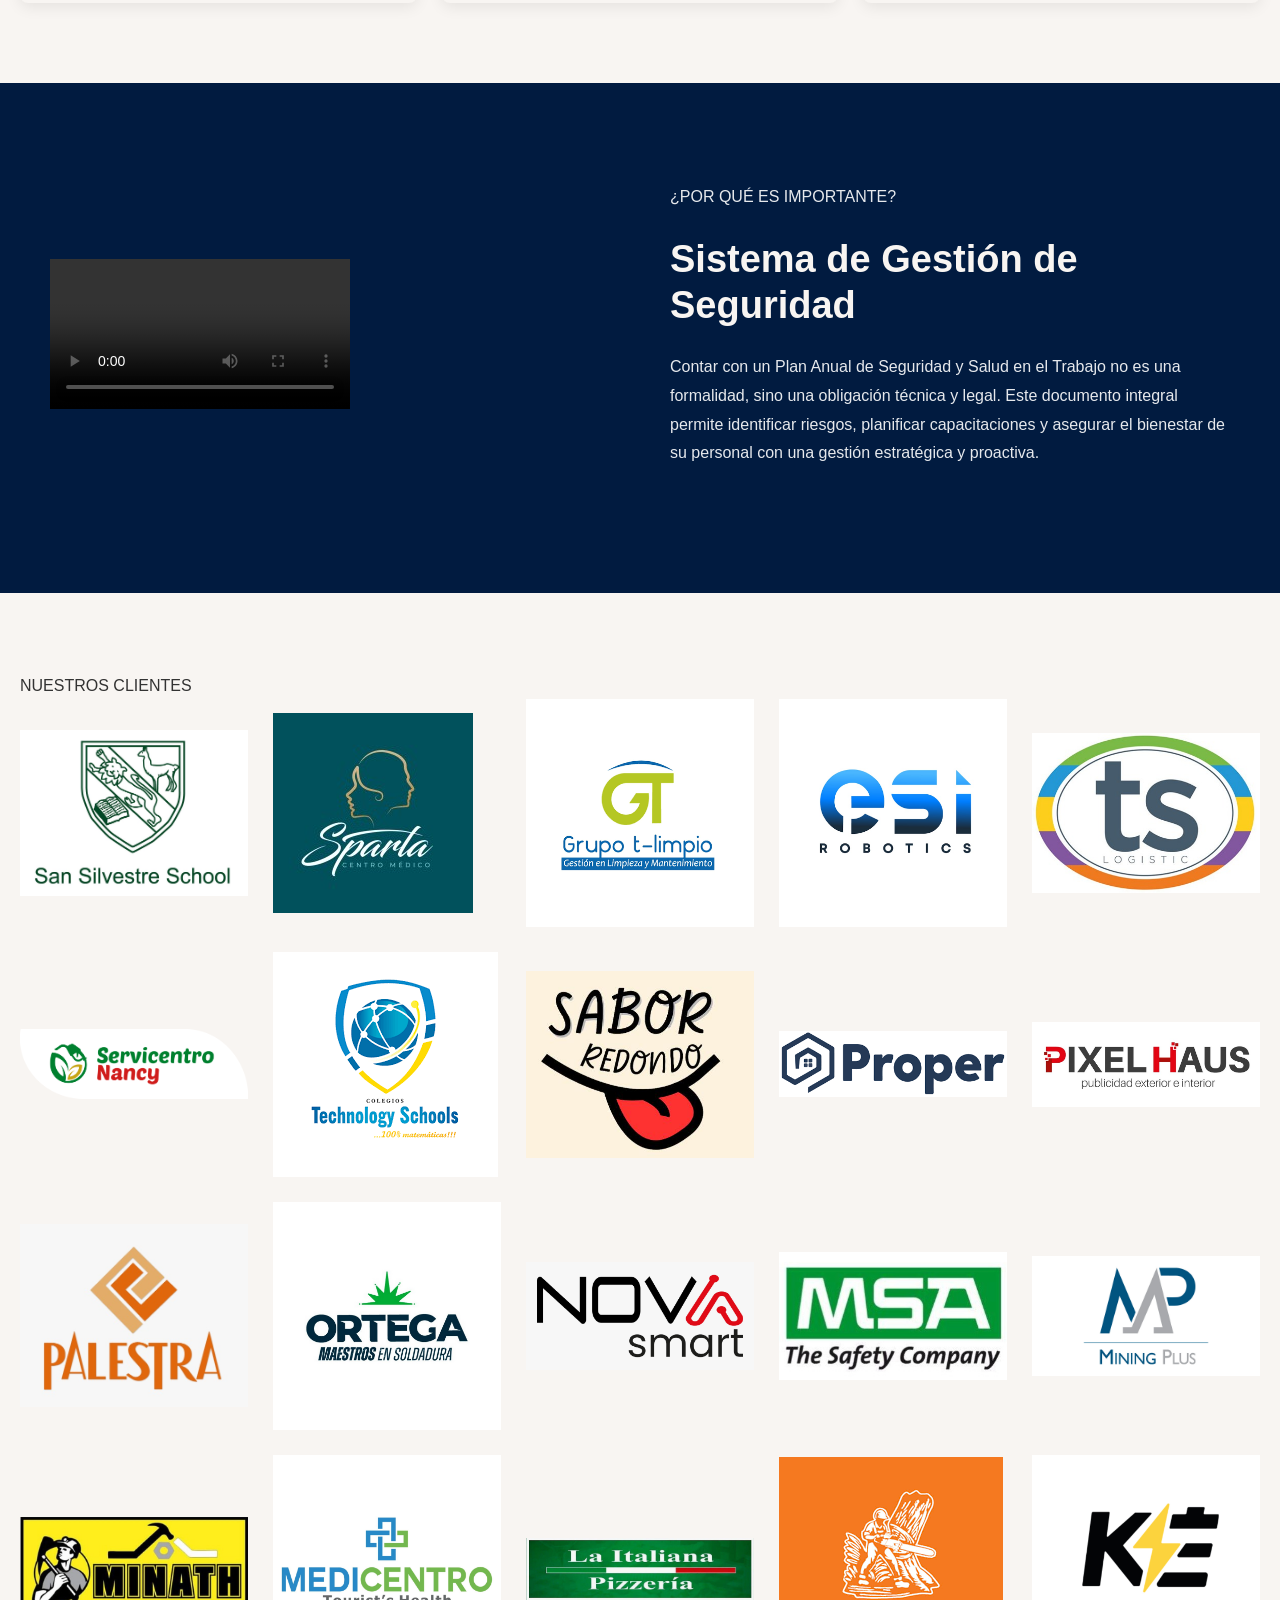
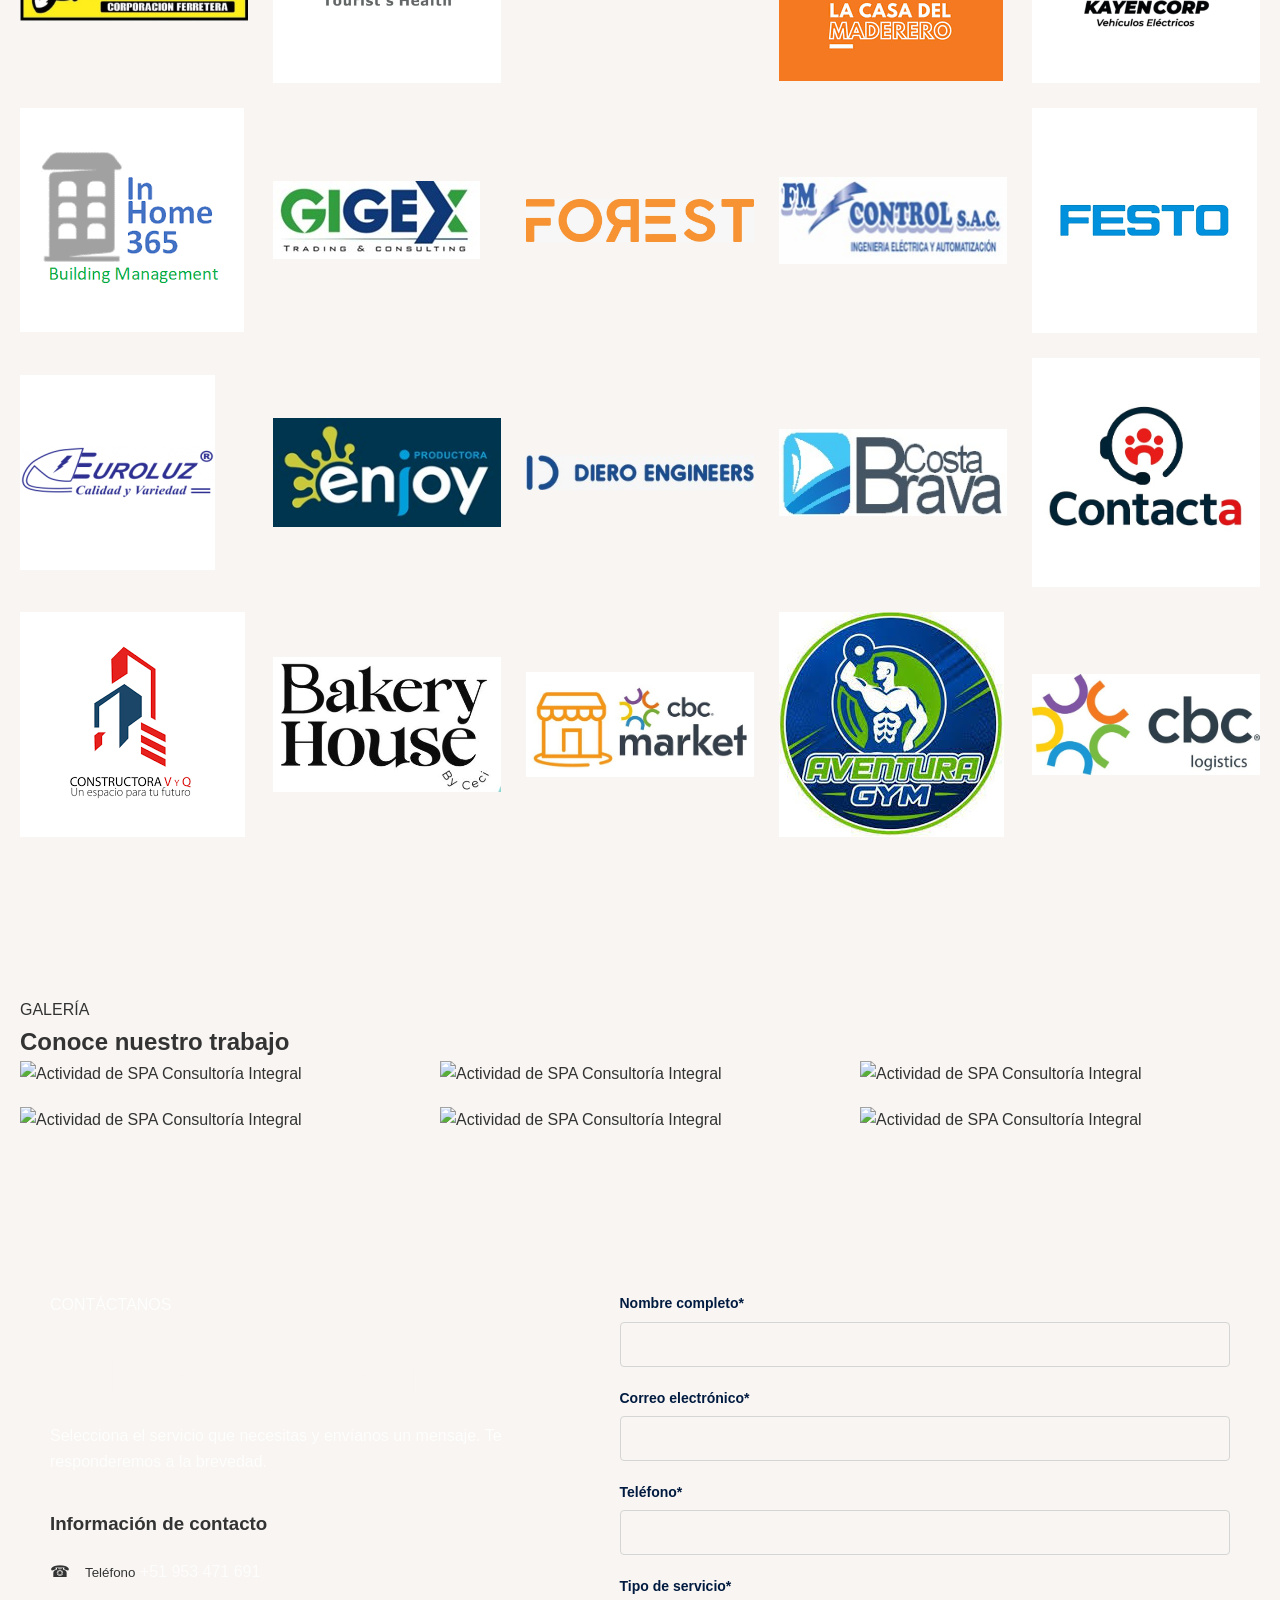
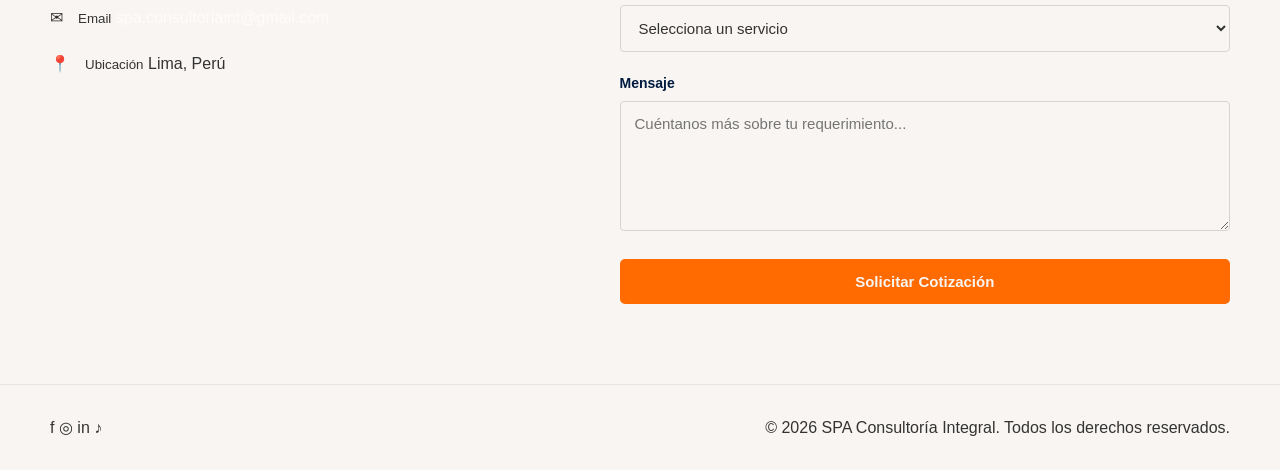
==== commit 4210a355: "update sept" ====
--- a/index.html
+++ b/index.html
@@ -277,10 +277,10 @@
 
                 <div class="management-image">
 
-                    <img
-                        src="images/nuestros-servicios.jpg"
-                        alt="Servicios de SPA Consultoría Integral"
-                    >
+                    <video controls>
+                        <source src="images/NuestrosServicios.mp4" type="video/mp4">
+                        Tu navegador no puede reproducir este video.
+                    </video>
 
                 </div>
 
@@ -332,95 +332,110 @@
                     de tus archivos de logos.
                 -->
 
-                <img src="images/cliente-01.png"
-                     alt="Cliente de SPA Consultoría Integral">
-
-                <img src="images/cliente-02.png"
-                     alt="Cliente de SPA Consultoría Integral">
-
-                <img src="images/cliente-03.png"
-                     alt="Cliente de SPA Consultoría Integral">
-
-                <img src="images/cliente-04.png"
-                     alt="Cliente de SPA Consultoría Integral">
-
-                <img src="images/cliente-05.png"
-                     alt="Cliente de SPA Consultoría Integral">
-
-                <img src="images/cliente-06.png"
-                     alt="Cliente de SPA Consultoría Integral">
-
-                <img src="images/cliente-07.png"
-                     alt="Cliente de SPA Consultoría Integral">
-
-                <img src="images/cliente-08.png"
-                     alt="Cliente de SPA Consultoría Integral">
-
-                <img src="images/cliente-09.png"
-                     alt="Cliente de SPA Consultoría Integral">
-
-                <img src="images/cliente-10.png"
-                     alt="Cliente de SPA Consultoría Integral">
-
-                <img src="images/cliente-11.png"
-                     alt="Cliente de SPA Consultoría Integral">
-
-                <img src="images/cliente-12.png"
-                     alt="Cliente de SPA Consultoría Integral">
-
-                <img src="images/cliente-13.png"
-                     alt="Cliente de SPA Consultoría Integral">
-
-                <img src="images/cliente-14.png"
-                     alt="Cliente de SPA Consultoría Integral">
-
-                <img src="images/cliente-15.png"
-                     alt="Cliente de SPA Consultoría Integral">
-
-                <img src="images/cliente-16.png"
-                     alt="Cliente de SPA Consultoría Integral">
-
-                <img src="images/cliente-17.png"
-                     alt="Cliente de SPA Consultoría Integral">
-
-                <img src="images/cliente-18.png"
-                     alt="Cliente de SPA Consultoría Integral">
-
-                <img src="images/cliente-19.png"
-                     alt="Cliente de SPA Consultoría Integral">
-
-                <img src="images/cliente-20.png"
-                     alt="Cliente de SPA Consultoría Integral">
-
-                <img src="images/cliente-21.png"
-                     alt="Cliente de SPA Consultoría Integral">
-
-                <img src="images/cliente-22.png"
-                     alt="Cliente de SPA Consultoría Integral">
-
-                <img src="images/cliente-23.png"
-                     alt="Cliente de SPA Consultoría Integral">
-
-                <img src="images/cliente-24.png"
-                     alt="Cliente de SPA Consultoría Integral">
-
-                <img src="images/cliente-25.png"
-                     alt="Cliente de SPA Consultoría Integral">
-
-                <img src="images/cliente-26.png"
-                     alt="Cliente de SPA Consultoría Integral">
-
-                <img src="images/cliente-27.png"
-                     alt="Cliente de SPA Consultoría Integral">
-
-                <img src="images/cliente-28.png"
-                     alt="Cliente de SPA Consultoría Integral">
-
-                <img src="images/cliente-29.png"
-                     alt="Cliente de SPA Consultoría Integral">
-
-                <img src="images/cliente-30.png"
-                     alt="Cliente de SPA Consultoría Integral">
+                <img src="clientes/sansilvestreschool.jpg"
+                     alt="San Silvestre School">
+                
+                <img src="clientes/spartacentromedico.jpg"
+                     alt="Sparta Centro Médico">
+
+                <img src="clientes/grupotlimpio.png"
+                     alt="Grupo Tlimpio">
+
+                <img src="clientes/esirobotics.jpg"
+                     alt="ESI Robotics">
+                
+                <img src="clientes/tslogistic.jpeg"
+                     alt="TS Logistic">
+
+                <img src="clientes/servicentronancy.png"
+                     alt="Servicentro Nancy">
+
+                <img src="clientes/technologyschools.png"
+                     alt="Technology Schools">
+
+                <img src="clientes/saborredondo.jpeg"
+                     alt="Sabor Redondo">
+
+                <img src="clientes/proper.png"
+                     alt="Proper">
+
+                <img src="clientes/pixelhaus.jpeg"
+                     alt="Pixelhaus">
+
+                <img src="clientes/palestra.jpeg"
+                     alt="Palestra">
+
+                <img src="clientes/ortegasoldadura.jpg"
+                     alt="Ortega Soldadura">
+
+                <img src="clientes/novasmart.jpeg"
+                     alt="Nova Smart">
+
+                <img src="clientes/msa.jpg"
+                     alt="MSA">
+
+                <img src="clientes/mining.jpg"
+                     alt="Mining Plus">
+
+                <img src="clientes/minathferretera.jpeg"
+                     alt="Minath Ferretera">
+
+                <img src="clientes/medicentro.jpeg"
+                     alt="Medicentro">
+
+                <img src="clientes/laitalianapizzeria.jpeg"
+                     alt="La Italiana Pizzeria">
+
+                <img src="clientes/lacasadelmaderero.png"
+                     alt="La Casa del Maderero">
+
+                <img src="clientes/kayencorp.jpeg"
+                     alt="Kayen Corp">
+
+                <img src="clientes/inhome365.png"
+                     alt="Inhome 365">
+
+                <img src="clientes/gigex.jpeg"
+                     alt="Gigex">
+
+                <img src="clientes/forest.jpeg"
+                     alt="Forest">
+
+                <img src="clientes/fmcontrol.jpeg"
+                     alt="FM Control">
+
+                <img src="clientes/Festo.png"
+                     alt="Festo">
+
+                <img src="clientes/euroluz.png"
+                     alt="Euroluz">
+
+                <img src="clientes/enjoy.jpeg"
+                     alt="Enjoy">
+
+                <img src="clientes/dieroengineers.jpeg"
+                     alt="Diero Engineers">
+
+                <img src="clientes/costabrava.jpeg"
+                     alt="Costa Brava">
+
+                <img src="clientes/contacta.jpeg"
+                     alt="Contacta">
+
+                <img src="clientes/constructoravyq.png"
+                     alt="constructora vyq">
+
+                <img src="clientes/bakeryhouse.jpeg"
+                     alt="Bakery House">
+
+                <img src="clientes/cbcmarket.jpeg"
+                     alt="CBC Market">
+
+                <img src="clientes/aventuragym.jpg"
+                     alt="Aventura Gym">
+
+                <img src="clientes/cbc.jpeg"
+                     alt="CBC Logistics">
 
             </div>
 
--- a/style.css
+++ b/style.css
@@ -171,8 +171,8 @@
 
     background-image:
         linear-gradient(
-            rgba(3, 35, 77, 0.70),
-            rgba(3, 35, 77, 0.70)
+            rgba(3, 35, 77, 0.40),
+            rgba(3, 35, 77, 0.40)
         ),
         url("images/hero.jpg");
 
@@ -338,7 +338,7 @@
    SISTEMA DE GESTIÓN
    ========================================================= */
 
-.management {
+.management-section {
     background-color: var(--primary-color);
     color: var(--white);
 }
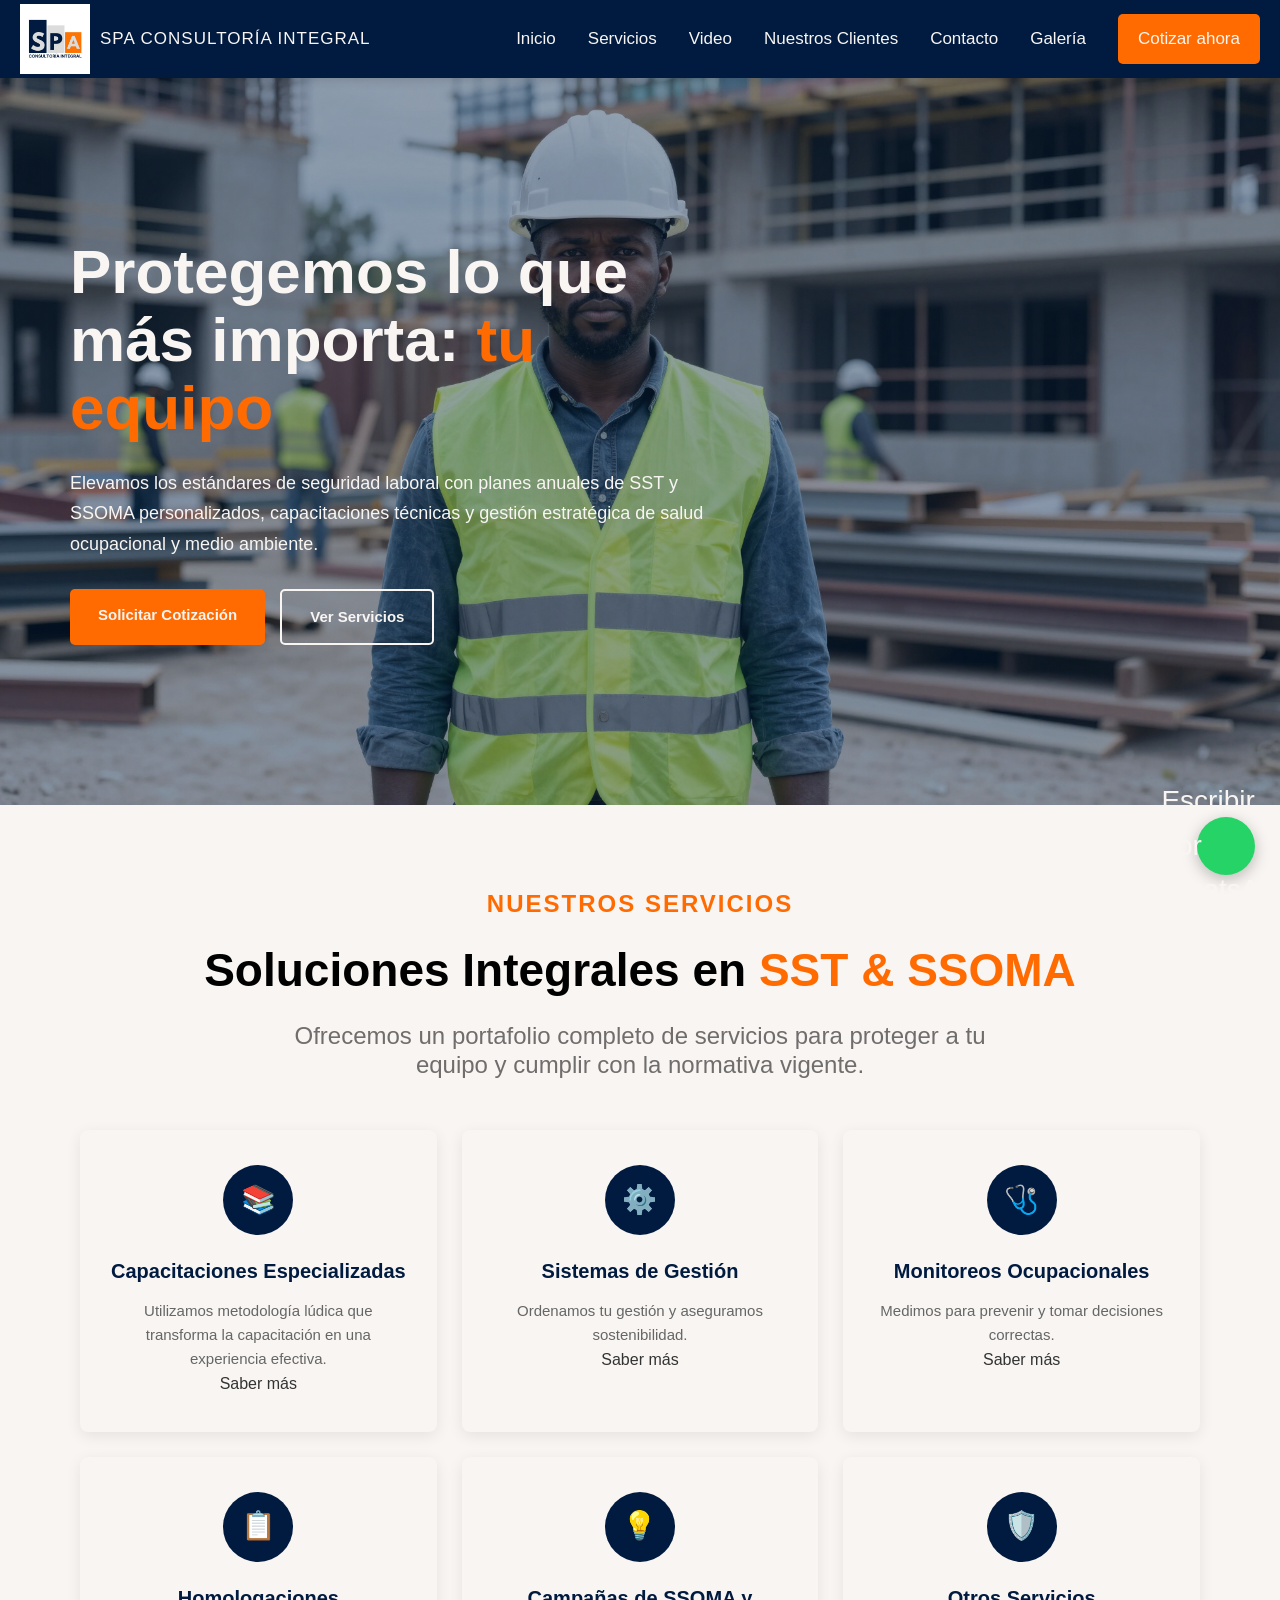
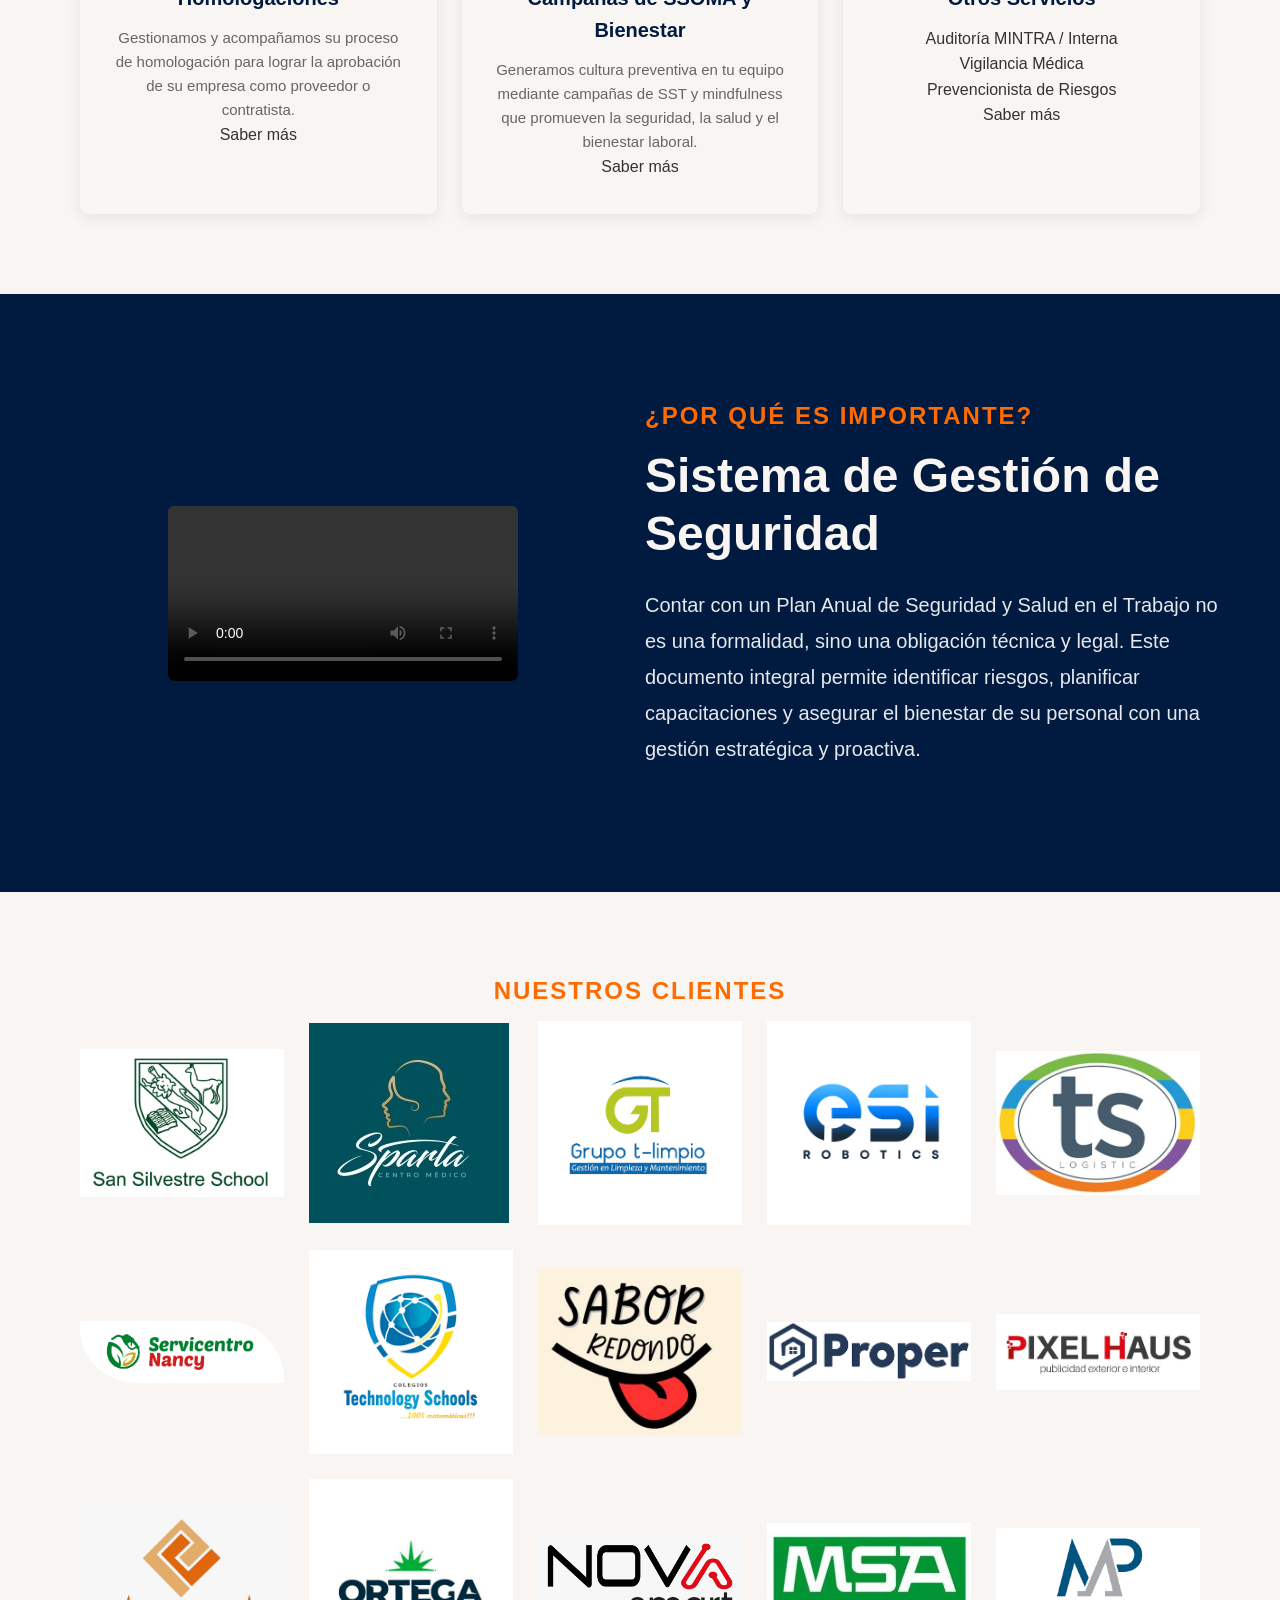
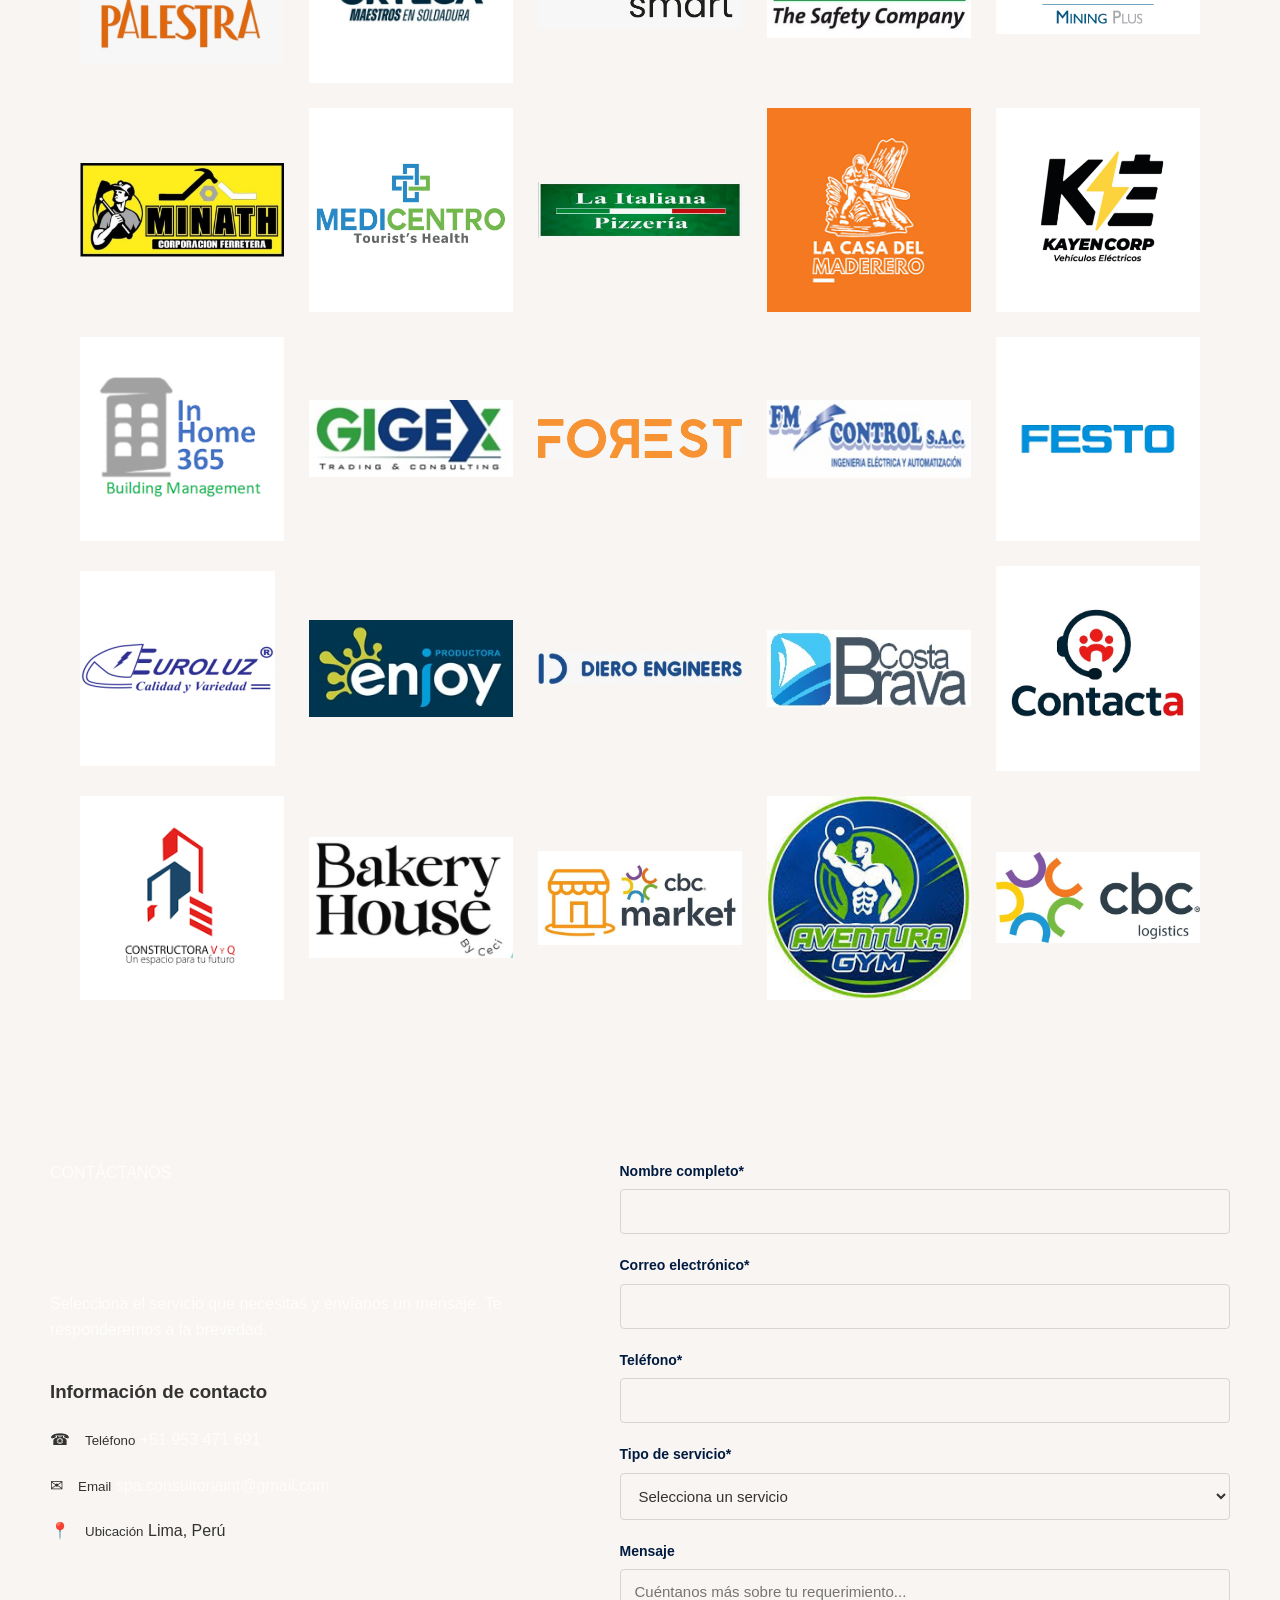
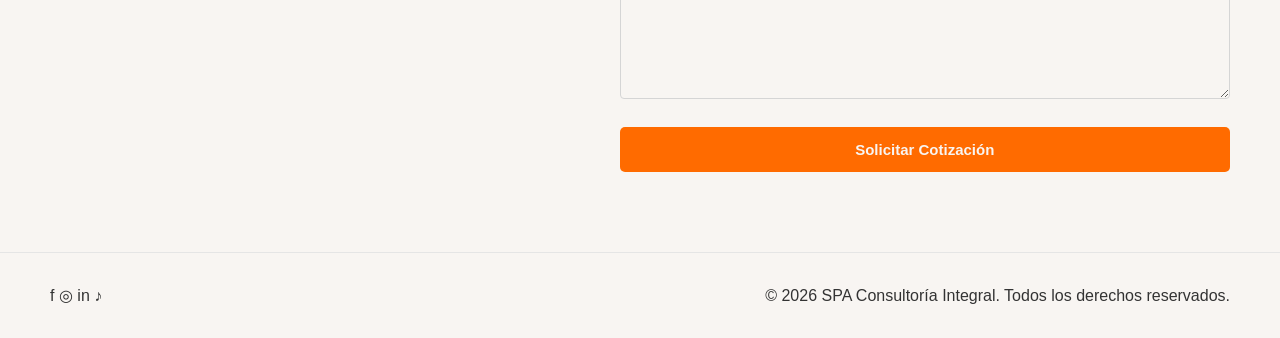
==== commit 23cb9b76: "espaciado lateral" ====
--- a/index.html
+++ b/index.html
@@ -35,7 +35,7 @@
 
             <nav class="main-nav" aria-label="Navegación principal">
 
-                <a href="#inicio">Inicio</a>
+                <a href="index.html">Inicio</a>
 
                 <a href="#servicios">Servicios</a>
 
@@ -45,7 +45,7 @@
 
                 <a href="#contacto">Contacto</a>
 
-                <a href="#galeria">Galería</a>
+                <a href="galeria.html">Galería</a>
 
                 <a href="#cotizacion" class="nav-cta">
                     Cotizar ahora
@@ -442,62 +442,7 @@
         </section>
 
 
-        <!-- =========================
-             GALERÍA
-        ========================== -->
-        <section id="galeria" class="gallery-section">
-
-            <div class="section-heading">
-
-                <p class="eyebrow">
-                    GALERÍA
-                </p>
-
-                <h2>
-                    Conoce nuestro trabajo
-                </h2>
-
-            </div>
-
-
-            <div class="gallery-grid">
-
-                <img
-                    src="images/galeria-01.jpg"
-                    alt="Actividad de SPA Consultoría Integral"
-                >
-
-                <img
-                    src="images/galeria-02.jpg"
-                    alt="Actividad de SPA Consultoría Integral"
-                >
-
-                <img
-                    src="images/galeria-03.jpg"
-                    alt="Actividad de SPA Consultoría Integral"
-                >
-
-                <img
-                    src="images/galeria-04.jpg"
-                    alt="Actividad de SPA Consultoría Integral"
-                >
-
-                <img
-                    src="images/galeria-05.jpg"
-                    alt="Actividad de SPA Consultoría Integral"
-                >
-
-                <img
-                    src="images/galeria-06.jpg"
-                    alt="Actividad de SPA Consultoría Integral"
-                >
-
-            </div>
-
-        </section>
-
-
-        <!-- =========================
+       <!-- =========================
              COTIZACIÓN / CONTACTO
         ========================== -->
         <section id="cotizacion" class="contact-section">
--- a/style.css
+++ b/style.css
@@ -89,7 +89,7 @@
 }
 
 .nav-container {
-    max-width: var(--max-width);
+    max-width: 1400px;
     height: 78px;
     margin: 0 auto;
     padding: 0 20px;
@@ -128,13 +128,13 @@
     display: flex;
     align-items: center;
     justify-content: flex-end;
-    gap: 22px;
+    gap: 32px;
     margin-left: auto;
 }
 
 .main-nav a {
     color: var(--white);
-    font-size: 14px;
+    font-size: 17px;
     font-weight: 400;
     text-decoration: none;
     white-space: nowrap;
@@ -184,6 +184,10 @@
     align-items: center;
 }
 
+.hero h1 span {
+    color: var(--accent-color);
+}
+
 .hero-content {
     max-width: 1180px;
     width: 100%;
@@ -272,6 +276,39 @@
     font-size: 16px;
 }
 
+.section-heading {
+    text-align: center;
+}
+
+.section-heading .eyebrow {
+    color: var(--accent-color);
+    font-size: 24px;
+    font-weight: 600;
+    letter-spacing: 2px;
+    margin-bottom: 10px;
+}
+
+.section-heading h2 {
+    color: #000000;
+    margin: 0;
+    font-size: 46px;
+    font-weight: 600;
+}
+
+.section-heading h2 span {
+    color: var(--accent-color);
+}
+
+.section-intro {
+    color: #706d6d;
+    font-size: 24px;
+    text-align: center;
+    max-width: 700px;
+    margin: 15px auto 0;
+    line-height: 1.2;
+    margin-bottom: 50px;
+}
+
 
 /* =========================================================
    SERVICIOS
@@ -285,6 +322,9 @@
     display: grid;
     grid-template-columns: repeat(3, 1fr);
     gap: 25px;
+
+    margin-left: 60px;
+    margin-right: 60px;
 }
 
 .service-card {
@@ -349,7 +389,7 @@
 
     display: grid;
     grid-template-columns: 1fr 1fr;
-    gap: 60px;
+    gap: 10px;
 
     align-items: center;
 }
@@ -358,6 +398,15 @@
     width: 100%;
     max-height: 500px;
     object-fit: cover;
+    border-radius: 6px;
+}
+
+.management-image video {
+    width: 80%;
+    max-width: 350px;
+    height: auto;
+    display: block;
+    margin: 0 auto;
     border-radius: 6px;
 }
 
@@ -373,16 +422,24 @@
     margin-bottom: 12px;
 }
 
+.management-content .eyebrow {
+    color: var(--accent-color);
+    font-size: 24px;
+    font-weight: 600;
+    letter-spacing: 2px;
+    margin-bottom: 10px;
+}
+
 .management-content h2 {
     color: var(--white);
-    font-size: 38px;
+    font-size: 48px;
     line-height: 1.2;
     margin-bottom: 25px;
 }
 
 .management-content p {
     color: rgba(255, 255, 255, 0.9);
-    font-size: 16px;
+    font-size: 20px;
     line-height: 1.8;
     margin-bottom: 25px;
 }
@@ -401,6 +458,9 @@
     grid-template-columns: repeat(5, 1fr);
     gap: 25px;
     align-items: center;
+
+    margin-left: 60px;
+    margin-right: 60px;
 }
 
 .client-logo {
